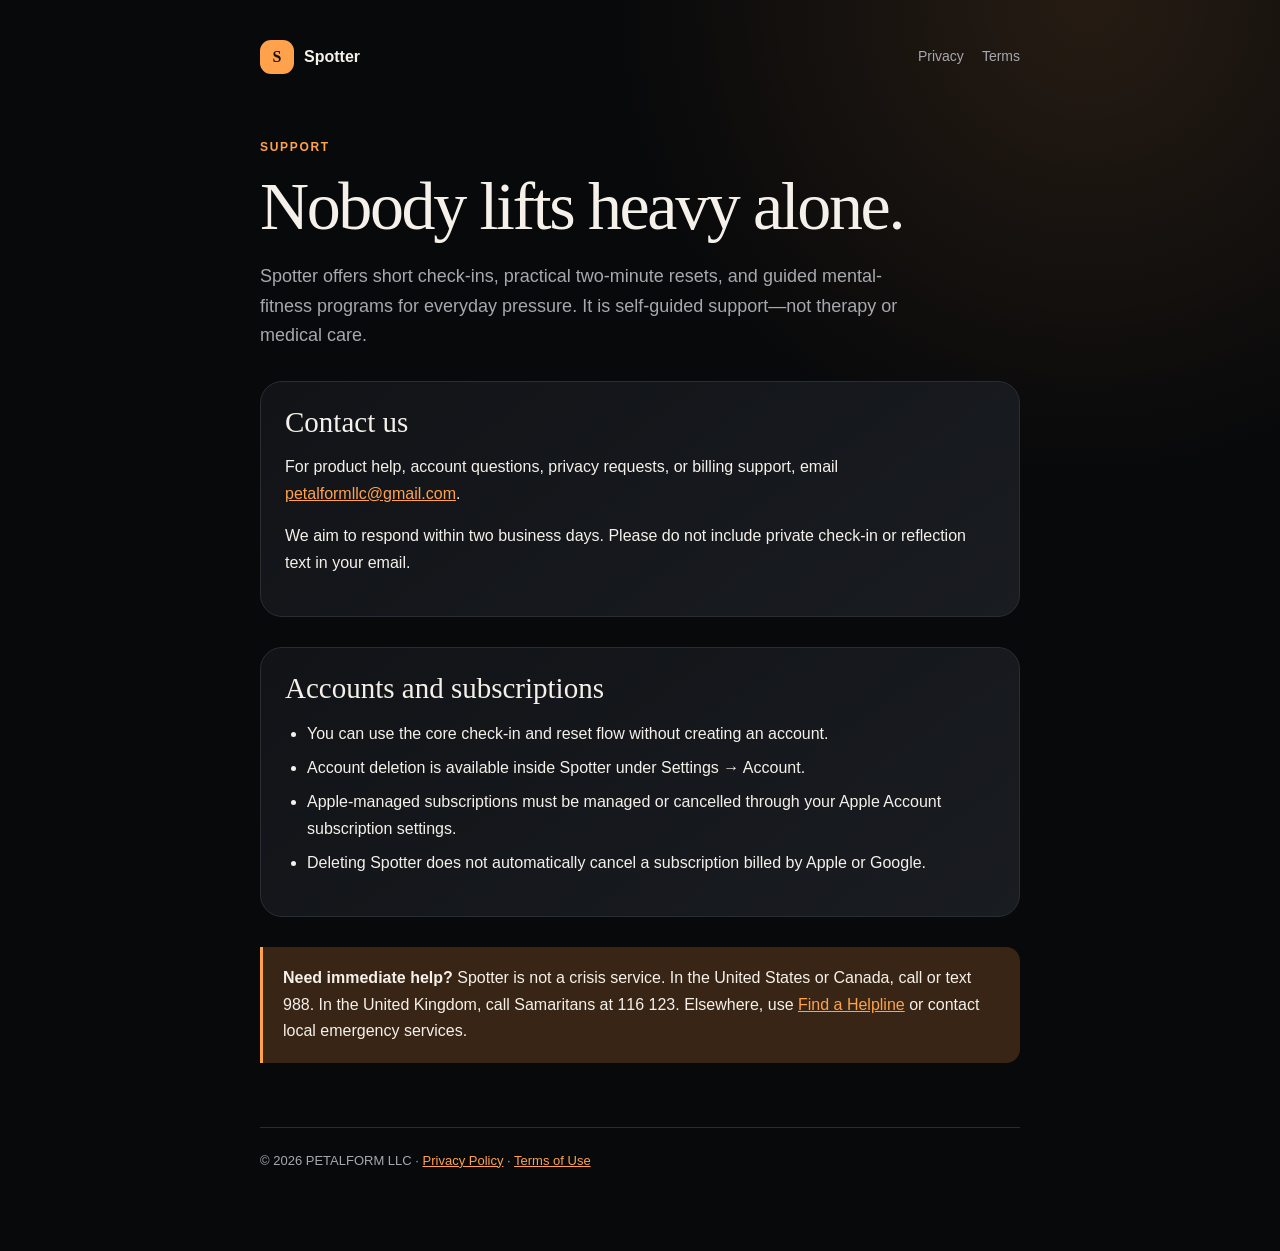
==== index.html @ 4a674182 "Publish Spotter support and legal pages" ====
<!doctype html>
<html lang="en">
<head>
  <meta charset="utf-8">
  <meta name="viewport" content="width=device-width, initial-scale=1">
  <meta name="description" content="Support and legal information for Spotter, a practical mental-fitness app from PETALFORM LLC.">
  <title>Spotter · Support</title>
  <link rel="stylesheet" href="./styles.css">
</head>
<body>
  <main class="shell">
    <nav aria-label="Primary">
      <a class="brand" href="./"><span class="mark">S</span>Spotter</a>
      <div class="nav-links">
        <a href="./privacy/">Privacy</a>
        <a href="./terms/">Terms</a>
      </div>
    </nav>

    <p class="eyebrow">Support</p>
    <h1>Nobody lifts heavy alone.</h1>
    <p class="lede">Spotter offers short check-ins, practical two-minute resets, and guided mental-fitness programs for everyday pressure. It is self-guided support—not therapy or medical care.</p>

    <section class="card">
      <h2>Contact us</h2>
      <p>For product help, account questions, privacy requests, or billing support, email <a href="mailto:petalformllc@gmail.com">petalformllc@gmail.com</a>.</p>
      <p>We aim to respond within two business days. Please do not include private check-in or reflection text in your email.</p>
    </section>

    <section class="card">
      <h2>Accounts and subscriptions</h2>
      <ul>
        <li>You can use the core check-in and reset flow without creating an account.</li>
        <li>Account deletion is available inside Spotter under Settings → Account.</li>
        <li>Apple-managed subscriptions must be managed or cancelled through your Apple Account subscription settings.</li>
        <li>Deleting Spotter does not automatically cancel a subscription billed by Apple or Google.</li>
      </ul>
    </section>

    <div class="notice"><strong>Need immediate help?</strong> Spotter is not a crisis service. In the United States or Canada, call or text 988. In the United Kingdom, call Samaritans at 116 123. Elsewhere, use <a href="https://findahelpline.com">Find a Helpline</a> or contact local emergency services.</div>

    <footer>© 2026 PETALFORM LLC · <a href="./privacy/">Privacy Policy</a> · <a href="./terms/">Terms of Use</a></footer>
  </main>
</body>
</html>
---- styles.css ----
:root {
  color-scheme: dark;
  --bg: #08090b;
  --surface: #111317;
  --surface-strong: #191c21;
  --text: #f5f1ea;
  --muted: #a6a8ad;
  --line: #2a2d33;
  --accent: #ffa24b;
  --accent-soft: #382516;
  font-family: Inter, ui-sans-serif, -apple-system, BlinkMacSystemFont, "Segoe UI", sans-serif;
}

* { box-sizing: border-box; }

body {
  margin: 0;
  background:
    radial-gradient(circle at 85% 0%, rgba(255, 162, 75, 0.12), transparent 30rem),
    var(--bg);
  color: var(--text);
  line-height: 1.65;
}

a { color: var(--accent); }

.shell {
  width: min(760px, calc(100% - 40px));
  margin: 0 auto;
  padding: 40px 0 80px;
}

nav {
  display: flex;
  align-items: center;
  justify-content: space-between;
  gap: 20px;
  margin-bottom: 64px;
}

.brand {
  display: inline-flex;
  align-items: center;
  gap: 10px;
  color: var(--text);
  font-weight: 800;
  text-decoration: none;
}

.mark {
  display: grid;
  width: 34px;
  height: 34px;
  place-items: center;
  border-radius: 11px;
  background: var(--accent);
  color: #17100a;
  font-family: Georgia, serif;
  font-weight: 700;
}

.nav-links { display: flex; gap: 18px; }
.nav-links a { color: var(--muted); text-decoration: none; font-size: 14px; }
.nav-links a:hover { color: var(--text); }

.eyebrow {
  margin: 0 0 10px;
  color: var(--accent);
  font-size: 12px;
  font-weight: 900;
  letter-spacing: 0.14em;
  text-transform: uppercase;
}

h1, h2 {
  font-family: Georgia, "Times New Roman", serif;
  font-weight: 400;
  line-height: 1.12;
}

h1 { margin: 0; font-size: clamp(42px, 8vw, 68px); letter-spacing: -0.035em; }
h2 { margin: 42px 0 12px; font-size: 29px; }

.lede { max-width: 650px; color: var(--muted); font-size: 18px; }
.updated { color: var(--muted); font-size: 14px; }

.card {
  margin-top: 30px;
  padding: 24px;
  border: 1px solid var(--line);
  border-radius: 22px;
  background: linear-gradient(145deg, var(--surface), var(--surface-strong));
}

.card h2 { margin-top: 0; }
ul { padding-left: 22px; }
li + li { margin-top: 8px; }

.notice {
  margin: 30px 0;
  padding: 18px 20px;
  border-left: 3px solid var(--accent);
  border-radius: 0 14px 14px 0;
  background: var(--accent-soft);
}

footer {
  margin-top: 64px;
  padding-top: 22px;
  border-top: 1px solid var(--line);
  color: var(--muted);
  font-size: 13px;
}

@media (max-width: 560px) {
  .shell { width: min(100% - 28px, 760px); padding-top: 24px; }
  nav { align-items: flex-start; margin-bottom: 48px; }
  .nav-links { flex-direction: column; gap: 5px; text-align: right; }
  .card { padding: 20px; }
}
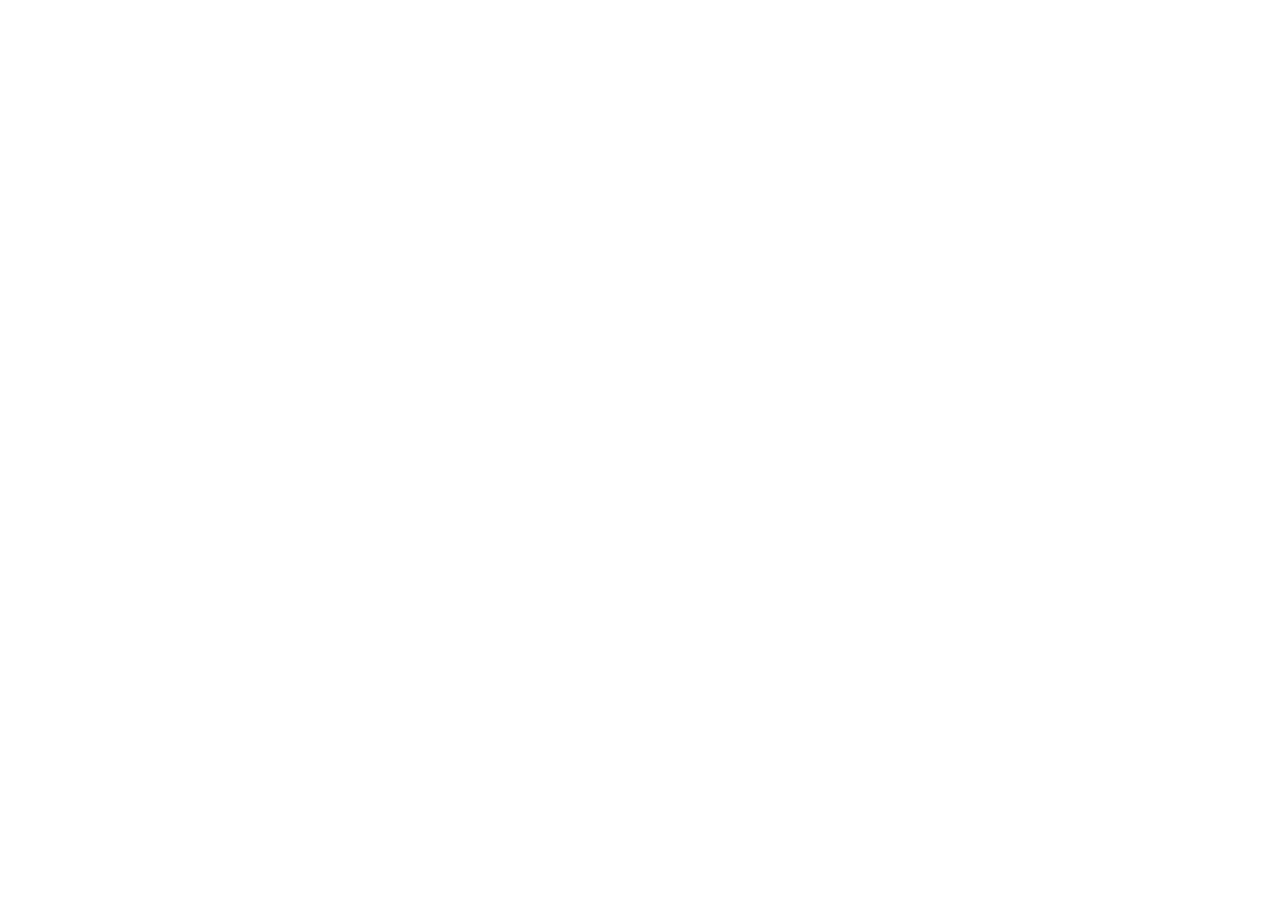
==== commit 054c136f: "Moved to petalformllc.com: every page now redirects to its new address Co-Authored-By: Claude Opus 5" ====
--- a/index.html
+++ b/index.html
@@ -1,45 +1,14 @@
 <!doctype html>
 <html lang="en">
 <head>
-  <meta charset="utf-8">
-  <meta name="viewport" content="width=device-width, initial-scale=1">
-  <meta name="description" content="Support and legal information for Spotter, a practical mental-fitness app from PETALFORM LLC.">
-  <title>Spotter · Support</title>
-  <link rel="stylesheet" href="./styles.css">
+<meta charset="utf-8">
+<meta name="viewport" content="width=device-width, initial-scale=1">
+<title>Spotter: Support · moved to petalformllc.com</title>
+<link rel="canonical" href="https://petalformllc.com/apps/spotter/support/">
+<meta http-equiv="refresh" content="0; url=https://petalformllc.com/apps/spotter/support/">
+<script>location.replace("https://petalformllc.com/apps/spotter/support/" + location.hash)</script>
 </head>
-<body>
-  <main class="shell">
-    <nav aria-label="Primary">
-      <a class="brand" href="./"><span class="mark">S</span>Spotter</a>
-      <div class="nav-links">
-        <a href="./privacy/">Privacy</a>
-        <a href="./terms/">Terms</a>
-      </div>
-    </nav>
-
-    <p class="eyebrow">Support</p>
-    <h1>Nobody lifts heavy alone.</h1>
-    <p class="lede">Spotter offers short check-ins, practical two-minute resets, and guided mental-fitness programs for everyday pressure. It is self-guided support—not therapy or medical care.</p>
-
-    <section class="card">
-      <h2>Contact us</h2>
-      <p>For product help, account questions, privacy requests, or billing support, email <a href="mailto:petalformllc@gmail.com">petalformllc@gmail.com</a>.</p>
-      <p>We aim to respond within two business days. Please do not include private check-in or reflection text in your email.</p>
-    </section>
-
-    <section class="card">
-      <h2>Accounts and subscriptions</h2>
-      <ul>
-        <li>You can use the core check-in and reset flow without creating an account.</li>
-        <li>Account deletion is available inside Spotter under Settings → Account.</li>
-        <li>Apple-managed subscriptions must be managed or cancelled through your Apple Account subscription settings.</li>
-        <li>Deleting Spotter does not automatically cancel a subscription billed by Apple or Google.</li>
-      </ul>
-    </section>
-
-    <div class="notice"><strong>Need immediate help?</strong> Spotter is not a crisis service. In the United States or Canada, call or text 988. In the United Kingdom, call Samaritans at 116 123. Elsewhere, use <a href="https://findahelpline.com">Find a Helpline</a> or contact local emergency services.</div>
-
-    <footer>© 2026 PETALFORM LLC · <a href="./privacy/">Privacy Policy</a> · <a href="./terms/">Terms of Use</a></footer>
-  </main>
+<body style="font:17px/1.6 system-ui,sans-serif;max-width:560px;margin:15vh auto;padding:0 20px">
+<p>This page has moved to <a href="https://petalformllc.com/apps/spotter/support/">petalformllc.com/apps/spotter/support/</a>.</p>
 </body>
 </html>
